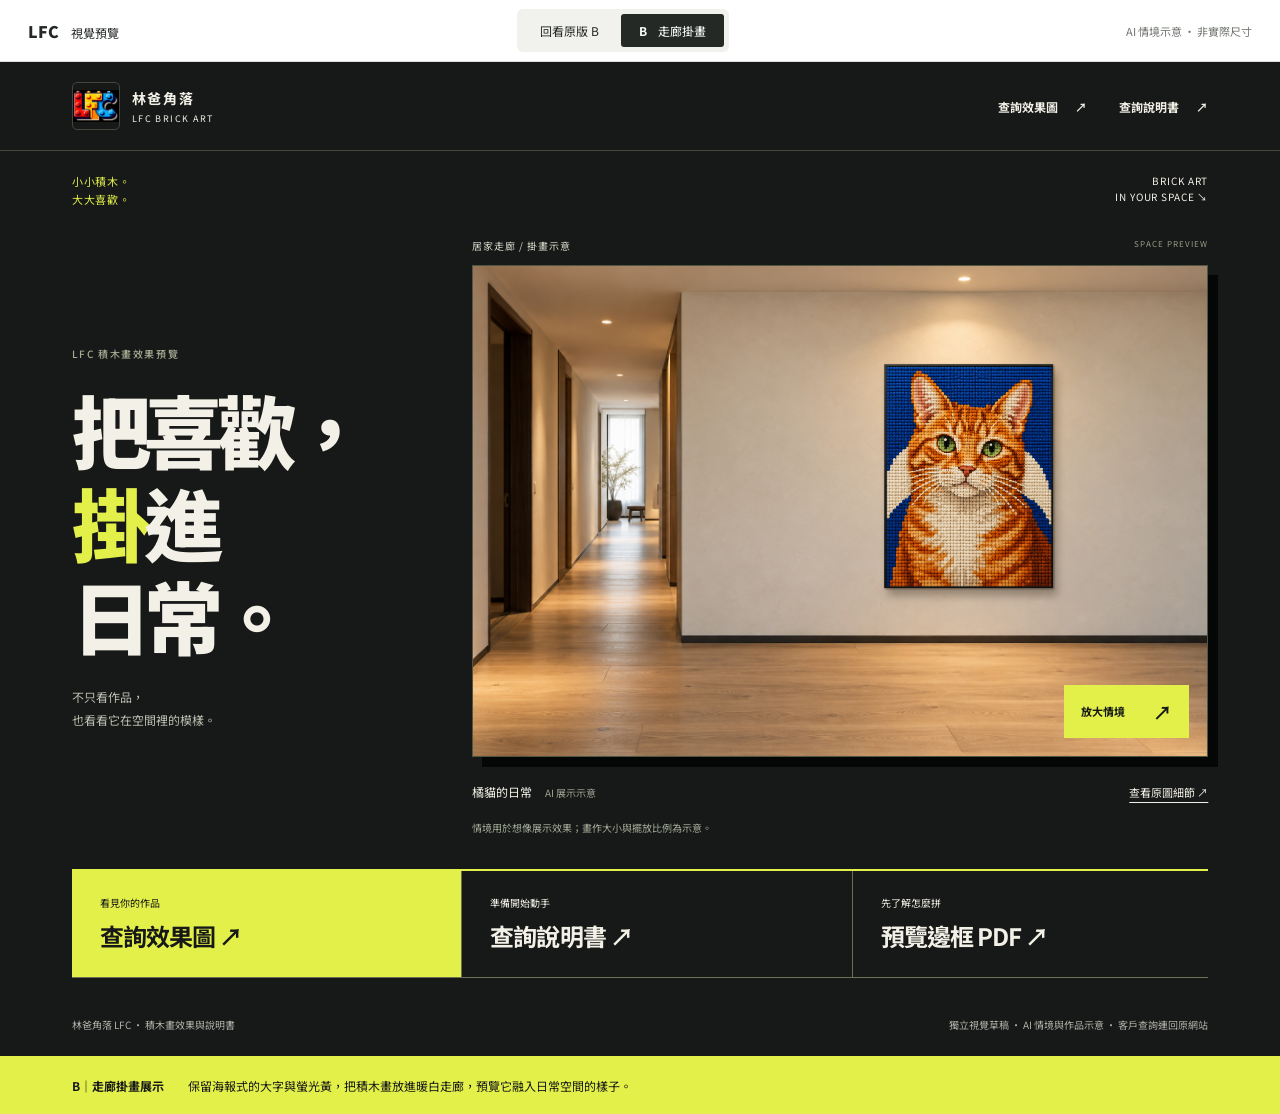
==== hallway.html @ 5995651f "Add B hallway artwork preview Independent B refinement at hallway.html. Composite original artwork o" ====
<!doctype html>
<html lang="zh-Hant" data-style="b">
<head>
  <meta charset="utf-8"><meta name="viewport" content="width=device-width,initial-scale=1"><meta name="robots" content="noindex">
  <title>B｜走廊掛畫示意 · LFC 積木畫</title>
  <link rel="preconnect" href="https://fonts.googleapis.com"><link rel="preconnect" href="https://fonts.gstatic.com" crossorigin>
  <link href="https://fonts.googleapis.com/css2?family=Noto+Sans+TC:wght@400;500;700;900&display=swap" rel="stylesheet">
  <link rel="stylesheet" href="directions.css"><link rel="stylesheet" href="hallway.css">
  <script defer src="directions.js"></script><script defer src="hallway.js"></script>
</head>
<body>
  <aside class="compare" aria-label="獨立視覺預覽"><span class="compare-label">LFC <span>視覺預覽</span></span><nav aria-label="預覽版本"><a href="directions.html?style=b">回看原版 B</a><a href="hallway.html" data-variant="b"><b>B</b> 走廊掛畫</a></nav><span class="compare-status">AI 情境示意 · 非實際尺寸</span></aside>
  <a class="skip" href="#main">跳至主要內容</a>
  <header class="header"><a class="brand" href="hallway.html" aria-label="LFC 積木畫預覽首頁"><img src="direction-logo.png" alt="LFC" width="52" height="52"><span>林爸角落<span>LFC BRICK ART</span></span></a><nav class="site-nav" aria-label="客戶服務"><a href="https://ricksgemini0857.github.io/lfc-block-painting-effect/" target="_blank" rel="noopener">查詢效果圖 <span>↗</span></a><a href="https://ricksgemini0857.github.io/lfc-manual-query-system/" target="_blank" rel="noopener">查詢說明書 <span>↗</span></a></nav></header>
  <main id="main">
    <section class="poster hallway-poster" aria-labelledby="hallway-title">
      <div class="poster-top"><p>小小積木。<br>大大喜歡。</p><span>BRICK ART<br>IN YOUR SPACE ↘</span></div>
      <div class="poster-main">
        <div class="poster-copy"><p class="eyebrow">LFC 積木畫效果預覽</p><h1 id="hallway-title">把喜歡，<br><span>掛</span>進<br>日常。</h1><p class="poster-desc">不只看作品，<br>也看看它在空間裡的模樣。</p></div>
        <figure class="hallway-figure">
          <div class="scene-heading"><span>居家走廊 / 掛畫示意</span><span>SPACE PREVIEW</span></div>
          <button class="hallway-scene" data-open-art aria-label="放大走廊掛畫情境"><img class="hallway-background" src="hallway-room.png" alt="暖白牆面、木地板與柔和燈光的居家走廊" width="1536" height="1024"><span class="mounted-frame" aria-hidden="true"><img src="direction-art.png" alt="" width="1122" height="1402"></span><span class="scene-open">放大情境 <span>↗</span></span></button>
          <figcaption><span>橘貓的日常 <small>AI 展示示意</small></span><button class="original-link" data-open-original>查看原圖細節 ↗</button></figcaption>
          <p class="scene-note">情境用於想像展示效果；畫作大小與擺放比例為示意。</p>
        </figure>
      </div>
      <div class="poster-actions"><a href="https://ricksgemini0857.github.io/lfc-block-painting-effect/" target="_blank" rel="noopener"><span>看見你的作品</span><strong>查詢效果圖 ↗</strong></a><a href="https://ricksgemini0857.github.io/lfc-manual-query-system/" target="_blank" rel="noopener"><span>準備開始動手</span><strong>查詢說明書 ↗</strong></a><button data-open-pdf><span>先了解怎麼拼</span><strong>預覽邊框 PDF ↗</strong></button></div>
    </section>
  </main>
  <footer><span>林爸角落 LFC · 積木畫效果與說明書</span><span>獨立視覺草稿 · AI 情境與作品示意 · 客戶查詢連回原網站</span></footer>
  <div class="concept" role="note"><b id="concept-name"></b><span id="concept-text"></span></div>
  <dialog id="art-dialog" aria-labelledby="art-title"><div class="dialog-bar"><div><span class="eyebrow">LFC · SPACE PREVIEW</span><h2 id="art-title">橘貓的日常 <small>AI 展示示意</small></h2></div><button data-close aria-label="關閉作品預覽">關閉 ✕</button></div><div class="art-stage" data-background="corridor"><div class="hallway-room"><img class="room-background" src="hallway-room.png" alt="居家走廊情境" width="1536" height="1024"><div class="mounted-frame"><img src="direction-art.png" alt="掛在走廊牆上的橘貓積木畫示意" width="1122" height="1402"></div></div></div><div class="viewer-footer"><div class="background-options" aria-label="作品展示方式"><button data-background="corridor" aria-pressed="true">走廊情境</button><button data-background="dark" aria-pressed="false">原圖細節</button></div><span class="viewer-hint">AI 情境示意，非實際尺寸；切換原圖可細看積木。</span></div></dialog>
  <dialog id="pdf-dialog" aria-labelledby="pdf-title"><div class="dialog-bar"><div><span class="eyebrow">LFC READING DESK</span><h2 id="pdf-title">邊框組裝說明書</h2></div><button data-close aria-label="關閉說明書預覽">關閉 ✕</button></div><div class="pdf-stage"><iframe title="邊框組裝說明書 PDF" data-src="https://drive.google.com/file/d/1Oe4gyfuH852CJW76j0SpsoaL0wOfd0qM/preview" allow="fullscreen"></iframe></div><div class="viewer-footer"><p>若內嵌文件無法顯示，可在新分頁開啟。</p><a href="https://drive.google.com/file/d/1Oe4gyfuH852CJW76j0SpsoaL0wOfd0qM/view" target="_blank" rel="noopener">開啟原始 PDF ↗</a><a href="https://ricksgemini0857.github.io/lfc-manual-query-system/" target="_blank" rel="noopener">查詢我的說明書 ↗</a></div></dialog>
</body>
</html>
---- directions.css ----
*{box-sizing:border-box}html{scroll-behavior:smooth}body{margin:0;background:#f4f2eb;color:#212720;font-family:"Noto Sans TC","Microsoft JhengHei",sans-serif;font-size:14px;-webkit-font-smoothing:antialiased}button,a{-webkit-tap-highlight-color:transparent}a{color:inherit;text-decoration:none}button{font:inherit;color:inherit;cursor:pointer}button{border:0;background:none}button:focus-visible,a:focus-visible{outline:3px solid #b4512f;outline-offset:5px}button:hover,a:hover{opacity:.88}h1,h2,p,figure{margin:0}img{display:block;max-width:100%;height:auto}button{min-height:44px}a,button{transition:opacity .18s,transform .2s}em{font-style:normal}h1{letter-spacing:-.06em}h2{font-weight:500}small{font-size:11px}.compare{height:62px;padding:0 28px;background:#fff;color:#242925;border-bottom:1px solid #ddd;display:flex;justify-content:space-between;align-items:center;gap:16px}.compare-label{font-weight:900;font-size:16px;white-space:nowrap}.compare-label span{font-weight:400;font-size:12px;margin-left:8px}.compare nav{display:flex;padding:5px;border-radius:6px;background:#f1f1ed;gap:4px}.compare nav a{padding:8px 18px;border-radius:3px;font-size:12px;white-space:nowrap}.compare nav b{margin-right:8px}.compare [aria-current]{background:#242925;color:#fff}.compare-status{font-size:11px;color:#70756e}.skip{position:absolute;top:-100px;left:20px;background:white;padding:12px;z-index:50}.skip:focus{top:70px}.header{max-width:1520px;margin:auto;display:flex;align-items:center;justify-content:space-between;padding:24px 5.6%;gap:24px}.brand{display:flex;align-items:center;gap:12px;font-weight:700;letter-spacing:.12em}.brand img{width:48px;height:48px;object-fit:contain;border-radius:5px}.brand span span{display:block;font-size:9px;letter-spacing:.16em;font-weight:400;margin-top:4px}.site-nav{display:flex;gap:32px;font-size:12px}.site-nav a{padding:10px 0}.site-nav span{margin-left:14px}.version{display:none}html[data-style=a] .editorial{display:grid}html[data-style=b] .poster,html[data-style=c] .humanist{display:grid}.eyebrow{font-size:10px;letter-spacing:.16em;font-weight:500;line-height:1.8}.intro{font-size:14px;line-height:2.05;color:#65695e}.text-action{display:flex;justify-content:space-between;border-bottom:1px solid #293e31;width:230px;padding:15px 0;font-size:14px;font-weight:500}.text-action span{font-size:22px}.small-link{font-size:12px;text-decoration:underline;text-underline-offset:5px;display:inline-flex;align-items:center}.art-button{padding:0;position:relative;display:block;width:100%;line-height:0}.art-button:hover{opacity:1;transform:translateY(-3px)}.art-button img{width:100%;height:auto}.image-cta{position:absolute;right:14px;bottom:16px;background:rgba(255,255,255,.94);padding:17px 18px;line-height:1;font-size:11px;border-radius:2px;display:flex;gap:30px}.editorial{max-width:1520px;margin:auto;grid-template-columns:1fr 1.02fr;column-gap:5.5%;padding:28px 5.6% 0}.editorial-copy{padding-top:38px}.editorial-copy>.eyebrow{border-top:1px solid #a7ad9e;padding-top:15px;display:flex;justify-content:space-between;gap:10px}.editorial h1{font-family:"Noto Serif TC","PMingLiU",serif;font-size:clamp(33px,3.9vw,67px);font-weight:500;line-height:1.6;margin:28px 0 24px}.editorial h1 em{color:#29533f}.editorial .text-action{margin-top:22px}.editorial-detail{border-top:1px solid #c9cbbf;margin-top:55px;padding-top:22px;display:flex;gap:24px;align-items:center}.detail-photo{padding:0;width:115px;height:115px;overflow:hidden}.detail-photo img{width:100%;height:100%;object-fit:cover;transform:scale(2.5);object-position:50% 41%}.editorial-detail p{font-family:"Noto Serif TC",serif;font-size:15px;line-height:1.8;margin:9px 0 2px}.editorial-wall{padding:38px 14% 32px;background:linear-gradient(115deg,#dedfd4,#f1f0e7 50%,#d6d9cd);position:relative;overflow:hidden}.wall-index{position:absolute;top:13px;left:16px;font-size:8px;letter-spacing:.2em;color:#6b7267}.editorial-figure .art-button{box-shadow:12px 18px 28px #34372a35}.editorial-figure figcaption{padding:15px 0;display:flex;justify-content:space-between;font-size:11px;gap:16px}.editorial-figure small{margin-left:10px;color:#777}.editorial-document{grid-column:1/-1;border-top:1px solid #9ca392;display:flex;gap:24px;align-items:center;margin-top:42px;padding:26px 0 35px}.folio{font-size:9px;letter-spacing:.13em;width:110px}.editorial-document h2{font-family:"Noto Serif TC",serif;font-size:20px}.editorial-document p{font-size:11px;color:#6a6f64;margin-top:6px}.document-link{margin-left:auto;border:1px solid #7b856f;padding:9px 18px;display:flex;gap:25px;align-items:center;font-size:12px}.editorial-document>.small-link{font-size:11px}.concept{padding:18px 5.6%;border-top:1px solid #d5d5cc;background:white;color:#465047;display:flex;gap:24px;font-size:12px;line-height:1.8}.concept b{white-space:nowrap}footer{padding:22px 5.6%;display:flex;justify-content:space-between;gap:18px;font-size:10px;line-height:1.8;opacity:.7}
/* B: poster — massive type, product silhouette, full-width task strip */
html[data-style=b] body{background:#171918;color:#f3f1e7}html[data-style=b] .header{border-bottom:1px solid #46483e;padding-top:20px;padding-bottom:20px}html[data-style=b] .brand img{border:1px solid #42463b}html[data-style=b] .site-nav{font-weight:700}.poster{max-width:1520px;margin:auto;padding:22px 5.6% 0;position:relative}.poster-top{display:flex;justify-content:space-between;font-size:11px;line-height:1.6;letter-spacing:.08em}.poster-top p{color:#e3f04a}.poster-top>span{font-size:10px;text-align:right}.poster-main{display:grid;grid-template-columns:.95fr 1fr;gap:3%;padding:20px 0 32px;position:relative}.poster-copy{z-index:1;position:relative}.poster-copy>.eyebrow{font-size:10px;margin:2px 0 20px;color:#a4ab93}.poster h1{font-weight:900;font-size:clamp(70px,7.7vw,132px);line-height:1.08;letter-spacing:-.08em}.poster h1>span{color:#e3f04a}.poster-desc{position:absolute;bottom:8px;left:58%;font-size:12px;line-height:1.8;width:220px;border-left:1px solid #697044;padding-left:18px}.poster-figure{position:relative;padding:0 11% 18px 5%;align-self:center}.poster-figure .art-button{transform:rotate(5deg);box-shadow:16px 18px 0 #050706;margin:8px 0 16px}.poster-figure .art-button:hover{transform:rotate(2deg) translateY(-3px)}.poster-side{position:absolute;right:0;top:70px;writing-mode:vertical-rl;font-size:9px;letter-spacing:.17em;color:#c4c7b8}.poster-round{position:absolute;right:-29px;bottom:26px;width:84px;height:84px;line-height:1.4;border-radius:50%;background:#e3f04a;color:#171918;display:grid;place-content:center;font-weight:900;font-size:14px;transform:rotate(-5deg)}.poster-figure figcaption{display:flex;justify-content:space-between;padding-top:16px;gap:12px;font-size:10px;color:#c8c9bd}.poster-figure small{font-size:9px}.poster-actions{display:grid;grid-template-columns:1.1fr 1.1fr 1fr;border-top:2px solid #e3f04a;border-bottom:1px solid #6b7152;margin-bottom:16px}.poster-actions>a,.poster-actions>button{display:flex;flex-direction:column;align-items:flex-start;justify-content:center;gap:8px;text-align:left;padding:24px 28px;border-right:1px solid #6b7152}.poster-actions>a:first-child{background:#e3f04a;color:#171918}.poster-actions>button{border-right:0}.poster-actions span{font-size:10px}.poster-actions strong{font-size:24px;font-weight:700;letter-spacing:-.04em}html[data-style=b] .concept{background:#e3f04a;border-color:#e3f04a;color:#171918}
/* C: humanist — tactile desk, offset photo, reading tasks */
html[data-style=c] body{background-color:#eee7d7;background-image:repeating-linear-gradient(15deg,#c5ad7f05 0 1px,transparent 1px 4px);color:#394634}html[data-style=c] .header{padding-top:24px;padding-bottom:26px}.humanist{max-width:1520px;margin:auto;grid-template-columns:1.02fr 1fr;gap:6%;padding:22px 6.5% 40px}.desk-scene{position:relative;min-height:655px;padding:54px 9% 76px 2%}.green-mat{position:absolute;inset:10px 1% 56px 7%;background:#78836b;border-radius:42% 42% 3px 3px;transform:rotate(-6deg);box-shadow:inset 0 0 80px #40563a20}.green-mat>span{position:absolute;left:28px;bottom:22px;font-size:9px;letter-spacing:.26em;color:#e7e9dd}.desk-note{position:absolute;top:0;left:3px;z-index:2;font-family:"Noto Serif TC",serif;font-size:13px;transform:rotate(-7deg);border-bottom:1px solid #a69e89;padding-bottom:6px}.paper-photo{position:relative;background:#fffdf3;padding:14px 14px 0;box-shadow:3px 10px 18px #493d2524;transform:rotate(3deg)}.paper-photo figcaption{min-height:49px;display:flex;align-items:center;justify-content:space-between;font-family:"Noto Serif TC",serif;font-size:13px;gap:12px}.paper-photo figcaption>span{font-family:"Noto Sans TC",sans-serif;font-size:9px;color:#81816e}.desk-caption{position:absolute;bottom:16px;right:0;text-align:left;padding:12px 0 12px 19px;font-family:"Noto Serif TC",serif;font-size:14px;line-height:1.7;border-left:1px solid #9a9c85}.desk-caption>span{font-size:22px;position:absolute;right:-30px;bottom:15px}.humanist-copy{padding:18px 0 0}.humanist-copy>.eyebrow{font-size:11px;color:#7f714d;letter-spacing:.12em}.humanist h1{font-family:"Noto Serif TC",serif;font-weight:600;font-size:clamp(27px,3vw,48px);line-height:1.65;margin:20px 0 22px;letter-spacing:-.05em}.humanist h1 span{color:#a14832}.humanist .intro{font-size:13px;line-height:2;color:#6f715d}.humanist-tasks{margin-top:30px;border-top:1px solid #a9ad94}.humanist-tasks>a{display:flex;align-items:center;gap:18px;padding:20px 2px;border-bottom:1px solid #bdbea8}.task-number{font-family:"Noto Serif TC",serif;font-size:16px;color:#93997f}.humanist-tasks strong{font-size:17px;font-weight:500}.humanist-tasks small{display:block;font-size:11px;color:#6d735e;margin-top:5px}.task-arrow{margin-left:auto;background:#48604a;color:white;border-radius:50%;width:35px;height:35px;display:grid;place-items:center;font-size:19px}.humanist-pdf{display:flex;gap:18px;align-items:center;margin-top:26px;padding:22px 20px;background:#faf6e9;box-shadow:1px 4px 7px #4a422415;transform:rotate(-1deg);border:1px solid #e2dac4}.pdf-spine{writing-mode:vertical-rl;letter-spacing:.18em;border-right:1px dashed #c5baa0;padding-right:16px;font-size:10px;color:#a14832}.humanist-pdf h2{font-family:"Noto Serif TC",serif;font-size:16px}.humanist-pdf p{font-size:10px;line-height:1.8;color:#7e7d69;margin-top:7px}.humanist-pdf .small-link{font-size:11px}html[data-style=c] .concept{color:#48604a;background:#f9f6ec}
/* Shared artwork gallery and PDF desk */
.dialog-open{overflow:hidden}dialog{border:0;padding:0;width:min(1100px,94vw);max-width:none;max-height:94dvh;background:#f5f3ec;color:#253229;box-shadow:0 30px 100px #0007;border-radius:4px}dialog::backdrop{background:#18221bcc;backdrop-filter:blur(10px)}.dialog-bar{display:flex;justify-content:space-between;align-items:center;gap:20px;padding:15px 22px;background:#fffef8}.dialog-bar h2{font-size:16px;font-weight:500;margin-top:2px}.dialog-bar h2 small{margin-left:12px;color:#72776d;font-weight:400}.dialog-bar .eyebrow{font-size:8px}.dialog-bar>button{border:1px solid #d4d8ca;padding:8px 15px;font-size:12px}.art-stage{height:65dvh;min-height:260px;display:flex;align-items:center;justify-content:center;padding:26px;background:linear-gradient(120deg,#cfd4c7,#eef0e6 52%,#d1d6c8);overflow:hidden}.art-stage[data-background=warm]{background:linear-gradient(110deg,#c4a889,#e6d3ba 60%,#baa38c)}.art-stage[data-background=dark]{background:radial-gradient(ellipse at 50% 30%,#3a453c,#111814 75%)}.art-stage>img{height:100%;width:auto;max-width:100%;object-fit:contain;box-shadow:12px 16px 20px #10170e3d}.viewer-footer{display:flex;align-items:center;gap:15px;padding:12px 22px;font-size:11px;flex-wrap:wrap}.viewer-footer p{font-size:11px}.viewer-footer>a{text-decoration:underline;text-underline-offset:4px}.viewer-footer>a:last-child{margin-left:auto}.viewer-hint{margin-left:auto;font-size:10px;color:#72786d}.background-options{display:flex;gap:4px}.background-options>button{border:1px solid #adb7a3;padding:4px 12px;font-size:11px;min-height:36px}.background-options>[aria-pressed=true]{background:#334d39;color:white}.pdf-stage{background:#7e8976;padding:22px 9%;height:65dvh;min-height:350px}.pdf-stage iframe{width:100%;height:100%;border:0;background:#fff;box-shadow:0 9px 20px #2533213b}
@media(min-width:1550px){.poster h1{font-size:132px}.editorial h1{font-size:62px}.humanist h1{font-size:46px}}
@media(max-width:1050px){.compare{padding:0 20px}.compare-status{display:none}.editorial{gap:4%}.editorial h1{font-size:37px}.editorial-copy{padding-top:15px}.editorial-detail{margin-top:28px}.editorial-document{gap:18px}.editorial-document>.small-link{display:none}.editorial-wall{padding:36px 10% 25px}.poster-desc{position:static;border:0;padding:24px 0 0;width:auto}.poster h1{font-size:86px}.poster-figure{padding:0 8% 0 0}.poster-actions strong{font-size:20px}.poster-actions>a,.poster-actions>button{padding:20px}.humanist{gap:6%;padding:12px 5.6% 28px}.humanist h1{font-size:29px}.humanist-copy{padding-top:15px}.desk-scene{min-height:620px;padding-top:85px;align-self:center}.green-mat{inset:45px 0 80px 3%}.humanist-pdf{padding:17px 14px}.humanist-tasks strong{font-size:15px}}
@media(max-width:700px){.compare{height:auto;min-height:87px;flex-direction:column;justify-content:center;gap:8px;padding:10px 12px}.compare-label{font-size:12px;align-self:flex-start}.compare-label span{font-size:10px}.compare nav{width:100%;padding:3px;gap:2px}.compare nav a{flex:1;text-align:center;font-size:11px;padding:9px 5px}.compare nav b{margin-right:4px}.header{padding:19px 20px;gap:14px}.brand{gap:8px;font-size:12px;letter-spacing:.06em}.brand img{width:37px;height:37px}.brand span span{font-size:7px}.site-nav{gap:14px;font-size:10px}.site-nav span{margin-left:3px}.editorial{grid-template-columns:1fr;padding:10px 22px 0;gap:0}.editorial-copy{padding-top:10px}.editorial-copy>.eyebrow{font-size:8px}.editorial h1{font-size:clamp(29px,7.7vw,44px);margin:20px 0 14px;line-height:1.55}.intro{font-size:12px}.editorial .text-action{margin-top:10px;width:210px;font-size:13px}.editorial-detail{display:none}.editorial-figure{margin-top:28px}.editorial-wall{padding:36px 15% 28px}.editorial-figure figcaption{font-size:10px;flex-wrap:wrap;gap:6px}.editorial-figure small{font-size:9px}.editorial-document{margin-top:24px;display:grid;grid-template-columns:1fr;gap:15px;padding:22px 0}.folio{width:auto;font-size:8px}.editorial-document h2{font-size:20px}.document-link{margin-left:0;justify-content:space-between;width:100%}.editorial-document>.small-link{display:inline-flex}.concept{padding:16px 22px;display:block;font-size:11px}.concept span{display:block;margin-top:6px}footer{padding:22px;display:block;font-size:9px}footer>span{display:block}footer>span+span{margin-top:6px}html[data-style=b] .header{padding:18px 20px}.poster{padding:20px 22px 0}.poster-top{font-size:10px}.poster-top>span{font-size:8px}.poster-main{grid-template-columns:1fr;gap:20px;padding-top:22px}.poster h1{font-size:clamp(64px,19vw,120px);line-height:1.05;letter-spacing:-.08em}.poster h1 br:nth-of-type(2){display:none}.poster-copy>.eyebrow{font-size:9px;margin-bottom:14px}.poster-desc{font-size:11px;padding-top:18px}.poster-figure{padding:18px 11% 0 5%;margin:0 0 15px}.poster-figure .art-button{transform:rotate(4deg)}.poster-round{height:70px;width:70px;font-size:12px;right:-22px;bottom:20px}.poster-side{right:1%;top:65px;font-size:8px}.poster-actions{grid-template-columns:1fr}.poster-actions>a,.poster-actions>button{border-right:0;border-bottom:1px solid #6b7152;flex-direction:row;align-items:center;justify-content:space-between;padding:18px 16px;gap:12px}.poster-actions span{font-size:10px}.poster-actions strong{font-size:18px}.humanist{grid-template-columns:1fr;padding:0 24px 26px;gap:0}.desk-scene{grid-row:2;min-height:0;padding:45px 10% 65px 1%;margin:28px 0 24px}.green-mat{inset:18px 0 36px 8%}.desk-note{font-size:12px}.desk-caption{font-size:12px;bottom:0;right:30px}.desk-caption>span{right:-25px;font-size:18px}.humanist-copy{padding:15px 0 0;display:contents}.humanist-copy>.eyebrow{margin-top:18px}.humanist h1{font-size:clamp(27px,7.4vw,42px);margin:17px 0}.humanist .intro{font-size:12px}.humanist-tasks{grid-row:5;margin-top:20px}.humanist-tasks>a{padding:18px 0}.humanist-tasks strong{font-size:16px}.humanist-pdf{grid-row:6;margin-top:23px}.humanist .desktop-break{display:none}.dialog-bar{padding:12px 14px;gap:12px}.dialog-bar h2{font-size:14px}.dialog-bar h2 small{display:block;margin:4px 0 0;font-size:9px}.dialog-bar>button{font-size:11px;padding:5px 11px;white-space:nowrap}.art-stage{height:58dvh;padding:22px 12px}.viewer-footer{padding:12px;gap:10px;font-size:10px}.viewer-hint{margin-left:0;width:100%;font-size:9px}.pdf-stage{padding:16px 10px;height:62dvh}.viewer-footer>a:last-child{margin-left:0}.background-options button{min-height:44px}}
@media(prefers-reduced-motion:reduce){html{scroll-behavior:auto}a,button{transition:none}.art-button:hover{transform:none}.poster-figure .art-button:hover{transform:rotate(5deg)}}
@media(max-width:700px){.humanist{display:flex!important;flex-direction:column}.humanist-copy>.eyebrow{order:1}.humanist h1{order:2}.humanist-copy>.intro{order:3}.desk-scene{order:4}.humanist-tasks{order:5}.humanist-pdf{order:6}}
@media(max-width:700px){.poster h1 br:nth-of-type(2){display:initial}.desk-caption{background:#eee7d7;padding:9px 0 9px 15px}}
---- hallway.css ----
.hallway-poster .poster-main{grid-template-columns:.65fr 1.35fr;gap:4%;align-items:center;padding:30px 0 32px}.hallway-poster h1{font-size:clamp(60px,6.2vw,100px);line-height:1.17}.hallway-poster .poster-desc{position:static;left:auto;bottom:auto;border:0;padding:24px 0 0;width:auto;color:#bbbfb1;font-size:12px;line-height:1.9}.scene-heading{display:flex;justify-content:space-between;gap:12px;color:#d4d7c8;font-size:10px;letter-spacing:.1em;padding:0 0 12px}.scene-heading>span:last-child{color:#969d85;font-size:8px}.hallway-scene{display:block;position:relative;width:100%;padding:0;overflow:hidden;border:1px solid #515642;background:#cbbb9f;box-shadow:10px 10px 0 #050706;text-align:left}.hallway-scene:hover{opacity:1}.hallway-background,.room-background{width:100%;height:auto;display:block}.mounted-frame{position:absolute;left:56%;top:20%;width:23%;aspect-ratio:.753;overflow:hidden;display:block;background:#191918;box-shadow:4px 8px 8px #28201355,1px 1px 2px #0007}.mounted-frame>img{display:block;position:absolute;width:110%;height:auto;max-width:none;left:-5%;top:-1.5%}.scene-open{position:absolute;bottom:18px;right:18px;background:#e3f04a;color:#171918;padding:13px 17px;display:flex;gap:28px;align-items:center;font-size:11px;font-weight:700}.scene-open>span{font-size:19px}.hallway-figure figcaption{display:flex;justify-content:space-between;align-items:center;gap:16px;padding:13px 0 0;font-size:12px}.hallway-figure small{margin-left:10px;color:#9da38e;font-size:10px}.original-link{font-size:11px;text-decoration:underline;text-underline-offset:5px;padding:8px 0}.scene-note{font-size:10px;color:#a4ab96;line-height:1.8;margin-top:5px}.art-stage[data-background=corridor]{padding:0;background:#262b23}.art-stage[data-background=corridor] .hallway-room{position:relative;width:min(100%,97.5dvh);aspect-ratio:1.5}.art-stage[data-background=corridor] .mounted-frame>img{box-shadow:none}.art-stage:not([data-background=corridor]) .hallway-room{display:contents}.art-stage:not([data-background=corridor]) .room-background{display:none}.art-stage:not([data-background=corridor]) .mounted-frame{position:static;display:contents}.art-stage:not([data-background=corridor]) .mounted-frame>img{position:static;width:auto;height:100%;max-width:100%;object-fit:contain;box-shadow:12px 16px 20px #10170e3d}.background-options>[aria-pressed=true]{background:#e3f04a;color:#171918;border-color:#adb77b}
@media(min-width:1550px){.hallway-poster h1{font-size:98px}}
@media(max-width:1050px){.hallway-poster h1{font-size:62px}.hallway-poster .poster-main{grid-template-columns:.7fr 1.3fr;gap:4%}.scene-open{padding:9px 12px;bottom:12px;right:12px;font-size:10px;gap:18px}.hallway-figure figcaption{font-size:11px;gap:10px}.hallway-figure small{margin-left:5px;font-size:9px}}
@media(max-width:700px){.hallway-poster .poster-main{grid-template-columns:1fr;gap:26px;padding-top:26px}.hallway-poster .poster-copy{display:grid;grid-template-columns:1.2fr .8fr;gap:14px;align-items:end}.hallway-poster .poster-copy>.eyebrow{grid-column:1/-1;margin:0}.hallway-poster h1{font-size:clamp(42px,11.5vw,65px);line-height:1.2}.hallway-poster .poster-desc{font-size:10px;padding:0 0 4px;line-height:1.9}.hallway-poster .poster-top{display:none}.hallway-scene{box-shadow:6px 6px 0 #050706}.scene-heading{font-size:9px;padding-bottom:10px;letter-spacing:.06em}.scene-heading>span:last-child{font-size:7px}.hallway-figure figcaption{font-size:10px;padding-top:11px;gap:8px}.hallway-figure small{font-size:8px;display:block;margin:4px 0 0}.original-link{font-size:10px}.scene-note{font-size:9px;margin-top:4px}.scene-open{font-size:9px;padding:8px 10px;gap:14px;bottom:9px;right:9px}.scene-open>span{font-size:16px}.art-stage[data-background=corridor] .hallway-room{width:min(100%,87dvh)}.viewer-footer{justify-content:center}.viewer-hint{text-align:center}.background-options>button{padding:8px 18px}}
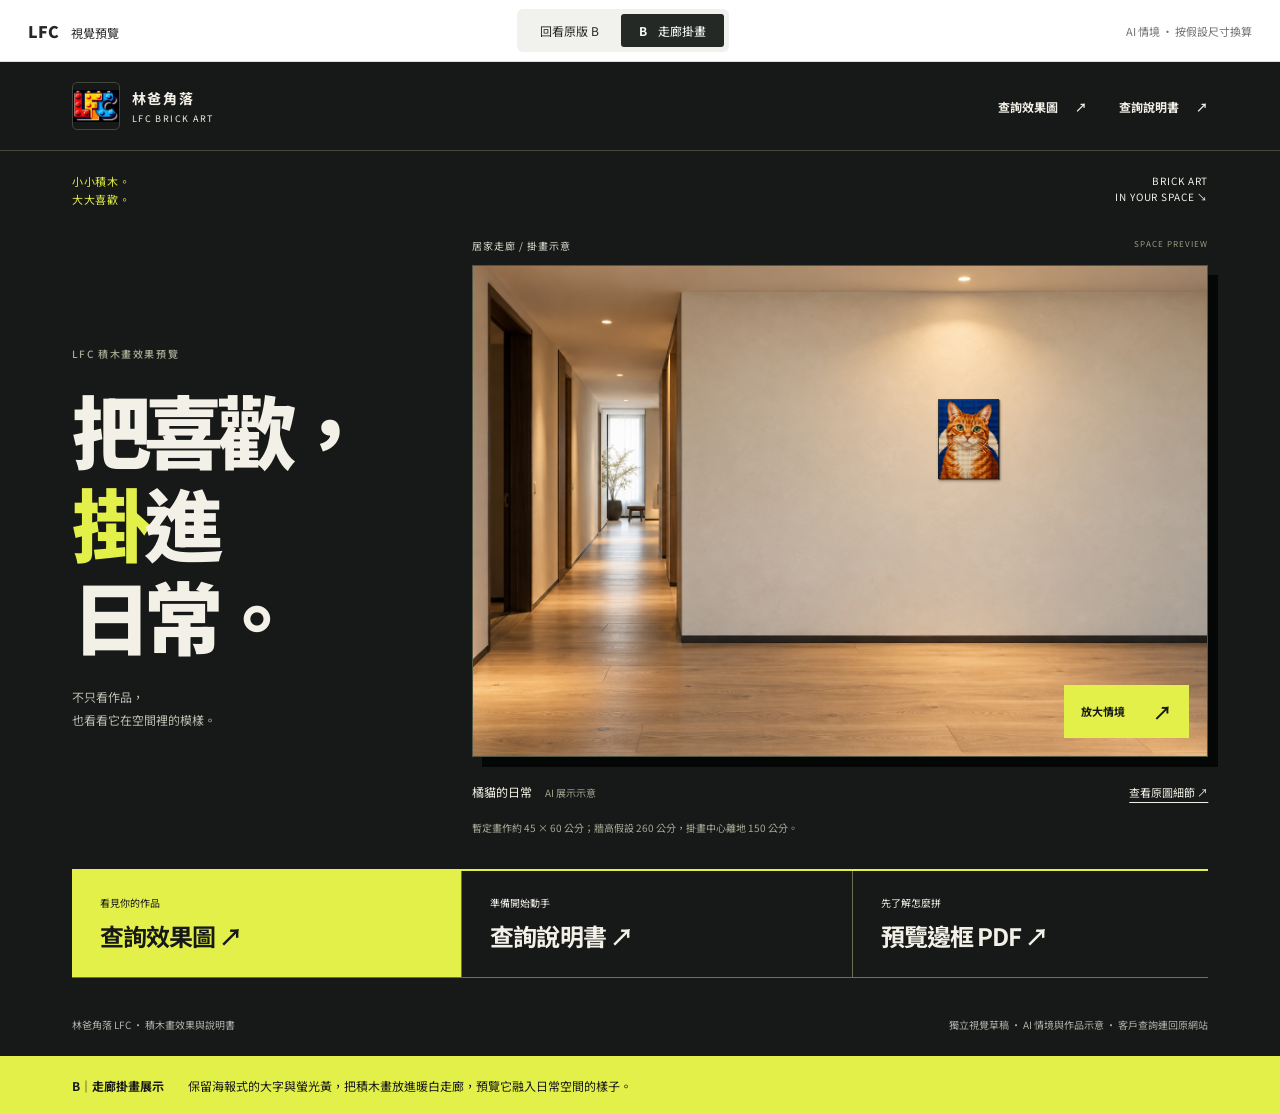
==== commit 961a0dc0: "Fix hallway poster scale using wall calibration Assume a 260 cm front wall and 60 cm artwork height " ====
--- a/hallway.html
+++ b/hallway.html
@@ -5,11 +5,11 @@
   <title>B｜走廊掛畫示意 · LFC 積木畫</title>
   <link rel="preconnect" href="https://fonts.googleapis.com"><link rel="preconnect" href="https://fonts.gstatic.com" crossorigin>
   <link href="https://fonts.googleapis.com/css2?family=Noto+Sans+TC:wght@400;500;700;900&display=swap" rel="stylesheet">
-  <link rel="stylesheet" href="directions.css"><link rel="stylesheet" href="hallway.css">
-  <script defer src="directions.js"></script><script defer src="hallway.js"></script>
+  <link rel="stylesheet" href="directions.css"><link rel="stylesheet" href="hallway.css?v=poster-scale">
+  <script defer src="directions.js"></script><script defer src="hallway.js?v=poster-scale"></script>
 </head>
 <body>
-  <aside class="compare" aria-label="獨立視覺預覽"><span class="compare-label">LFC <span>視覺預覽</span></span><nav aria-label="預覽版本"><a href="directions.html?style=b">回看原版 B</a><a href="hallway.html" data-variant="b"><b>B</b> 走廊掛畫</a></nav><span class="compare-status">AI 情境示意 · 非實際尺寸</span></aside>
+  <aside class="compare" aria-label="獨立視覺預覽"><span class="compare-label">LFC <span>視覺預覽</span></span><nav aria-label="預覽版本"><a href="directions.html?style=b">回看原版 B</a><a href="hallway.html" data-variant="b"><b>B</b> 走廊掛畫</a></nav><span class="compare-status">AI 情境 · 按假設尺寸換算</span></aside>
   <a class="skip" href="#main">跳至主要內容</a>
   <header class="header"><a class="brand" href="hallway.html" aria-label="LFC 積木畫預覽首頁"><img src="direction-logo.png" alt="LFC" width="52" height="52"><span>林爸角落<span>LFC BRICK ART</span></span></a><nav class="site-nav" aria-label="客戶服務"><a href="https://ricksgemini0857.github.io/lfc-block-painting-effect/" target="_blank" rel="noopener">查詢效果圖 <span>↗</span></a><a href="https://ricksgemini0857.github.io/lfc-manual-query-system/" target="_blank" rel="noopener">查詢說明書 <span>↗</span></a></nav></header>
   <main id="main">
@@ -21,7 +21,7 @@
           <div class="scene-heading"><span>居家走廊 / 掛畫示意</span><span>SPACE PREVIEW</span></div>
           <button class="hallway-scene" data-open-art aria-label="放大走廊掛畫情境"><img class="hallway-background" src="hallway-room.png" alt="暖白牆面、木地板與柔和燈光的居家走廊" width="1536" height="1024"><span class="mounted-frame" aria-hidden="true"><img src="direction-art.png" alt="" width="1122" height="1402"></span><span class="scene-open">放大情境 <span>↗</span></span></button>
           <figcaption><span>橘貓的日常 <small>AI 展示示意</small></span><button class="original-link" data-open-original>查看原圖細節 ↗</button></figcaption>
-          <p class="scene-note">情境用於想像展示效果；畫作大小與擺放比例為示意。</p>
+          <p class="scene-note" data-scale-note>暫定畫作約 45 × 60 公分；牆高假設 260 公分，掛畫中心離地 150 公分。</p>
         </figure>
       </div>
       <div class="poster-actions"><a href="https://ricksgemini0857.github.io/lfc-block-painting-effect/" target="_blank" rel="noopener"><span>看見你的作品</span><strong>查詢效果圖 ↗</strong></a><a href="https://ricksgemini0857.github.io/lfc-manual-query-system/" target="_blank" rel="noopener"><span>準備開始動手</span><strong>查詢說明書 ↗</strong></a><button data-open-pdf><span>先了解怎麼拼</span><strong>預覽邊框 PDF ↗</strong></button></div>
@@ -29,7 +29,7 @@
   </main>
   <footer><span>林爸角落 LFC · 積木畫效果與說明書</span><span>獨立視覺草稿 · AI 情境與作品示意 · 客戶查詢連回原網站</span></footer>
   <div class="concept" role="note"><b id="concept-name"></b><span id="concept-text"></span></div>
-  <dialog id="art-dialog" aria-labelledby="art-title"><div class="dialog-bar"><div><span class="eyebrow">LFC · SPACE PREVIEW</span><h2 id="art-title">橘貓的日常 <small>AI 展示示意</small></h2></div><button data-close aria-label="關閉作品預覽">關閉 ✕</button></div><div class="art-stage" data-background="corridor"><div class="hallway-room"><img class="room-background" src="hallway-room.png" alt="居家走廊情境" width="1536" height="1024"><div class="mounted-frame"><img src="direction-art.png" alt="掛在走廊牆上的橘貓積木畫示意" width="1122" height="1402"></div></div></div><div class="viewer-footer"><div class="background-options" aria-label="作品展示方式"><button data-background="corridor" aria-pressed="true">走廊情境</button><button data-background="dark" aria-pressed="false">原圖細節</button></div><span class="viewer-hint">AI 情境示意，非實際尺寸；切換原圖可細看積木。</span></div></dialog>
+  <dialog id="art-dialog" aria-labelledby="art-title"><div class="dialog-bar"><div><span class="eyebrow">LFC · SPACE PREVIEW</span><h2 id="art-title">橘貓的日常 <small>AI 展示示意</small></h2></div><button data-close aria-label="關閉作品預覽">關閉 ✕</button></div><div class="art-stage" data-background="corridor"><div class="hallway-room"><img class="room-background" src="hallway-room.png" alt="居家走廊情境" width="1536" height="1024"><div class="mounted-frame"><img src="direction-art.png" alt="掛在走廊牆上的橘貓積木畫示意" width="1122" height="1402"></div></div></div><div class="viewer-footer"><div class="background-options" aria-label="作品展示方式"><button data-background="corridor" aria-pressed="true">走廊情境</button><button data-background="dark" aria-pressed="false">原圖細節</button></div><span class="viewer-hint">暫定畫高 60 公分／牆高 260 公分；切換原圖可看細節。</span></div></dialog>
   <dialog id="pdf-dialog" aria-labelledby="pdf-title"><div class="dialog-bar"><div><span class="eyebrow">LFC READING DESK</span><h2 id="pdf-title">邊框組裝說明書</h2></div><button data-close aria-label="關閉說明書預覽">關閉 ✕</button></div><div class="pdf-stage"><iframe title="邊框組裝說明書 PDF" data-src="https://drive.google.com/file/d/1Oe4gyfuH852CJW76j0SpsoaL0wOfd0qM/preview" allow="fullscreen"></iframe></div><div class="viewer-footer"><p>若內嵌文件無法顯示，可在新分頁開啟。</p><a href="https://drive.google.com/file/d/1Oe4gyfuH852CJW76j0SpsoaL0wOfd0qM/view" target="_blank" rel="noopener">開啟原始 PDF ↗</a><a href="https://ricksgemini0857.github.io/lfc-manual-query-system/" target="_blank" rel="noopener">查詢我的說明書 ↗</a></div></dialog>
 </body>
 </html>
--- a/hallway.css
+++ b/hallway.css
@@ -1,4 +1,4 @@
-.hallway-poster .poster-main{grid-template-columns:.65fr 1.35fr;gap:4%;align-items:center;padding:30px 0 32px}.hallway-poster h1{font-size:clamp(60px,6.2vw,100px);line-height:1.17}.hallway-poster .poster-desc{position:static;left:auto;bottom:auto;border:0;padding:24px 0 0;width:auto;color:#bbbfb1;font-size:12px;line-height:1.9}.scene-heading{display:flex;justify-content:space-between;gap:12px;color:#d4d7c8;font-size:10px;letter-spacing:.1em;padding:0 0 12px}.scene-heading>span:last-child{color:#969d85;font-size:8px}.hallway-scene{display:block;position:relative;width:100%;padding:0;overflow:hidden;border:1px solid #515642;background:#cbbb9f;box-shadow:10px 10px 0 #050706;text-align:left}.hallway-scene:hover{opacity:1}.hallway-background,.room-background{width:100%;height:auto;display:block}.mounted-frame{position:absolute;left:56%;top:20%;width:23%;aspect-ratio:.753;overflow:hidden;display:block;background:#191918;box-shadow:4px 8px 8px #28201355,1px 1px 2px #0007}.mounted-frame>img{display:block;position:absolute;width:110%;height:auto;max-width:none;left:-5%;top:-1.5%}.scene-open{position:absolute;bottom:18px;right:18px;background:#e3f04a;color:#171918;padding:13px 17px;display:flex;gap:28px;align-items:center;font-size:11px;font-weight:700}.scene-open>span{font-size:19px}.hallway-figure figcaption{display:flex;justify-content:space-between;align-items:center;gap:16px;padding:13px 0 0;font-size:12px}.hallway-figure small{margin-left:10px;color:#9da38e;font-size:10px}.original-link{font-size:11px;text-decoration:underline;text-underline-offset:5px;padding:8px 0}.scene-note{font-size:10px;color:#a4ab96;line-height:1.8;margin-top:5px}.art-stage[data-background=corridor]{padding:0;background:#262b23}.art-stage[data-background=corridor] .hallway-room{position:relative;width:min(100%,97.5dvh);aspect-ratio:1.5}.art-stage[data-background=corridor] .mounted-frame>img{box-shadow:none}.art-stage:not([data-background=corridor]) .hallway-room{display:contents}.art-stage:not([data-background=corridor]) .room-background{display:none}.art-stage:not([data-background=corridor]) .mounted-frame{position:static;display:contents}.art-stage:not([data-background=corridor]) .mounted-frame>img{position:static;width:auto;height:100%;max-width:100%;object-fit:contain;box-shadow:12px 16px 20px #10170e3d}.background-options>[aria-pressed=true]{background:#e3f04a;color:#171918;border-color:#adb77b}
+.hallway-poster .poster-main{grid-template-columns:.65fr 1.35fr;gap:4%;align-items:center;padding:30px 0 32px}.hallway-poster h1{font-size:clamp(60px,6.2vw,100px);line-height:1.17}.hallway-poster .poster-desc{position:static;left:auto;bottom:auto;border:0;padding:24px 0 0;width:auto;color:#bbbfb1;font-size:12px;line-height:1.9}.scene-heading{display:flex;justify-content:space-between;gap:12px;color:#d4d7c8;font-size:10px;letter-spacing:.1em;padding:0 0 12px}.scene-heading>span:last-child{color:#969d85;font-size:8px}.hallway-scene{display:block;position:relative;width:100%;padding:0;overflow:hidden;border:1px solid #515642;background:#cbbb9f;box-shadow:10px 10px 0 #050706;text-align:left}.hallway-scene:hover{opacity:1}.hallway-background,.room-background{width:100%;height:auto;display:block}.mounted-frame{position:absolute;left:var(--art-left,63.393344%);top:var(--art-top,27.088341%);width:var(--art-width,8.213311%);aspect-ratio:.753;overflow:hidden;display:block;background:#191918;box-shadow:1px 2px 3px #28201355,1px 1px 1px #0007}.mounted-frame>img{display:block;position:absolute;width:110%;height:auto;max-width:none;left:-5%;top:-1.5%}.scene-open{position:absolute;bottom:18px;right:18px;background:#e3f04a;color:#171918;padding:13px 17px;display:flex;gap:28px;align-items:center;font-size:11px;font-weight:700}.scene-open>span{font-size:19px}.hallway-figure figcaption{display:flex;justify-content:space-between;align-items:center;gap:16px;padding:13px 0 0;font-size:12px}.hallway-figure small{margin-left:10px;color:#9da38e;font-size:10px}.original-link{font-size:11px;text-decoration:underline;text-underline-offset:5px;padding:8px 0}.scene-note{font-size:10px;color:#a4ab96;line-height:1.8;margin-top:5px}.art-stage[data-background=corridor]{padding:0;background:#262b23}.art-stage[data-background=corridor] .hallway-room{position:relative;width:min(100%,97.5dvh);aspect-ratio:1.5}.art-stage[data-background=corridor] .mounted-frame>img{box-shadow:none}.art-stage:not([data-background=corridor]) .hallway-room{display:contents}.art-stage:not([data-background=corridor]) .room-background{display:none}.art-stage:not([data-background=corridor]) .mounted-frame{position:static;display:contents}.art-stage:not([data-background=corridor]) .mounted-frame>img{position:static;width:auto;height:100%;max-width:100%;object-fit:contain;box-shadow:12px 16px 20px #10170e3d}.background-options>[aria-pressed=true]{background:#e3f04a;color:#171918;border-color:#adb77b}
 @media(min-width:1550px){.hallway-poster h1{font-size:98px}}
 @media(max-width:1050px){.hallway-poster h1{font-size:62px}.hallway-poster .poster-main{grid-template-columns:.7fr 1.3fr;gap:4%}.scene-open{padding:9px 12px;bottom:12px;right:12px;font-size:10px;gap:18px}.hallway-figure figcaption{font-size:11px;gap:10px}.hallway-figure small{margin-left:5px;font-size:9px}}
 @media(max-width:700px){.hallway-poster .poster-main{grid-template-columns:1fr;gap:26px;padding-top:26px}.hallway-poster .poster-copy{display:grid;grid-template-columns:1.2fr .8fr;gap:14px;align-items:end}.hallway-poster .poster-copy>.eyebrow{grid-column:1/-1;margin:0}.hallway-poster h1{font-size:clamp(42px,11.5vw,65px);line-height:1.2}.hallway-poster .poster-desc{font-size:10px;padding:0 0 4px;line-height:1.9}.hallway-poster .poster-top{display:none}.hallway-scene{box-shadow:6px 6px 0 #050706}.scene-heading{font-size:9px;padding-bottom:10px;letter-spacing:.06em}.scene-heading>span:last-child{font-size:7px}.hallway-figure figcaption{font-size:10px;padding-top:11px;gap:8px}.hallway-figure small{font-size:8px;display:block;margin:4px 0 0}.original-link{font-size:10px}.scene-note{font-size:9px;margin-top:4px}.scene-open{font-size:9px;padding:8px 10px;gap:14px;bottom:9px;right:9px}.scene-open>span{font-size:16px}.art-stage[data-background=corridor] .hallway-room{width:min(100%,87dvh)}.viewer-footer{justify-content:center}.viewer-hint{text-align:center}.background-options>button{padding:8px 18px}}
